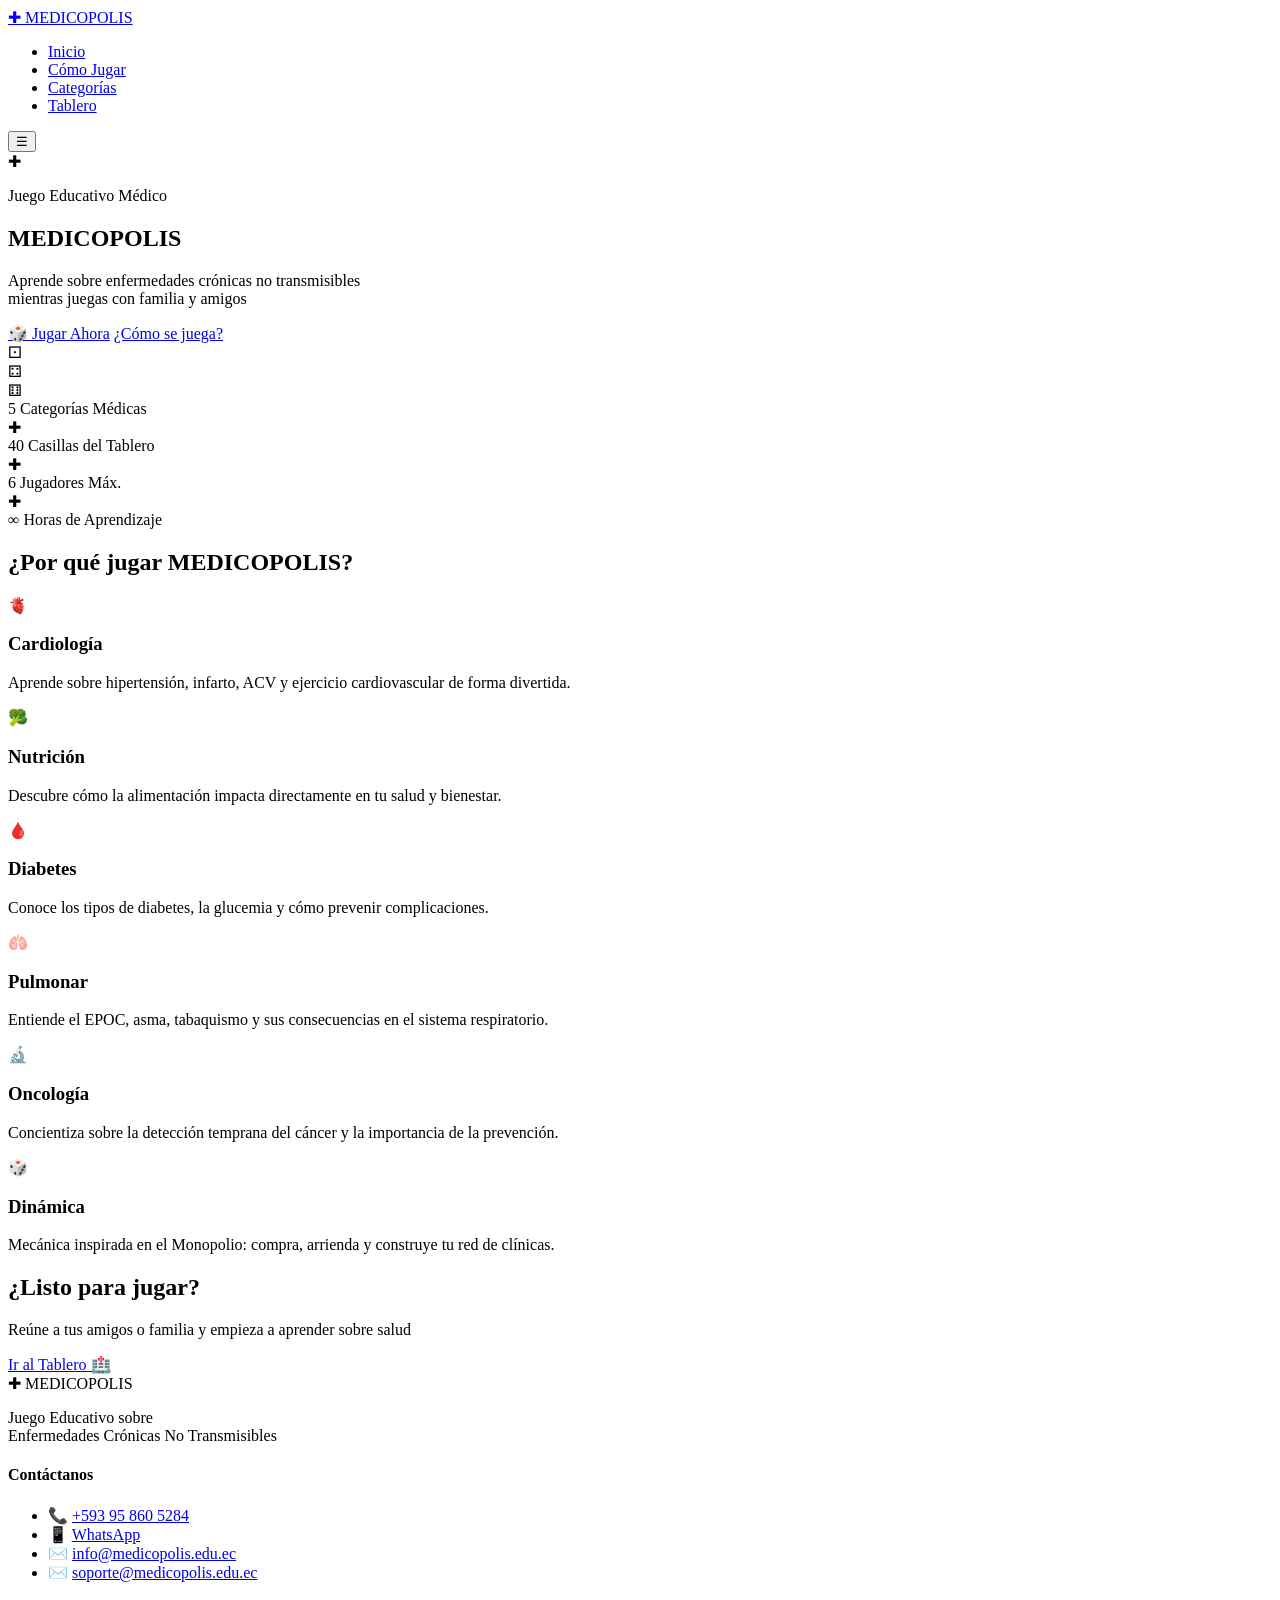
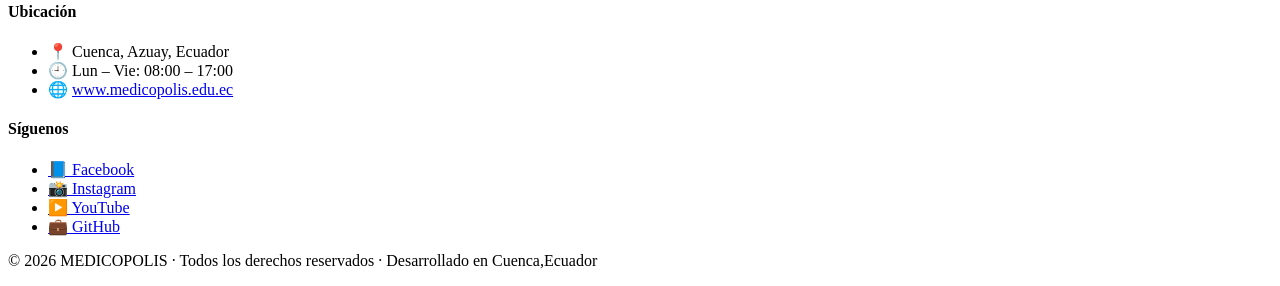
==== index.html @ 069bd940 "MEDICOPOLIS COMPLETO" ====
<!DOCTYPE html>
<html lang="es">
<head>
  <meta charset="UTF-8">
  <meta name="viewport" content="width=device-width, initial-scale=1.0">
  <title>MEDICOPOLIS — Inicio</title>
  <link rel="stylesheet" href="shared.css">
  <link rel="stylesheet" href="index.css">
</head>
<body>

<!-- NAVBAR -->
<nav class="navbar">
  <a href="index.html" class="nav-brand">
    <span class="nav-cross">✚</span>
    <span class="nav-title">MEDICOPOLIS</span>
  </a>
  <ul class="nav-links" id="navLinks">
    <li><a href="index.html" class="active">Inicio</a></li>
    <li><a href="comojugar.html">Cómo Jugar</a></li>
    <li><a href="categorias.html">Categorías</a></li>
    <li><a href="tablero.html">Tablero</a></li>
  </ul>
  <button class="nav-hamburger" onclick="document.getElementById('navLinks').classList.toggle('open')">☰</button>
</nav>

<!-- HERO -->
<section class="hero">
  <div class="hero-bg-cross">✚</div>
  <div class="hero-content">
    <p class="hero-eyebrow">Juego Educativo Médico</p>
    <h1 class="hero-title">MEDICO<span>POLIS</span></h1>
    <p class="hero-sub">Aprende sobre enfermedades crónicas no transmisibles<br>mientras juegas con familia y amigos</p>
    <div class="hero-btns">
      <a href="tablero.html" class="btn-primary">🎲 Jugar Ahora</a>
      <a href="comojugar.html" class="btn-secondary">¿Cómo se juega?</a>
    </div>
  </div>
  <div class="hero-dice-deco">
    <div class="dice-deco d1">⚀</div>
    <div class="dice-deco d2">⚃</div>
    <div class="dice-deco d3">⚅</div>
  </div>
</section>

<!-- STATS -->
<section class="stats-bar">
  <div class="stat-item">
    <span class="stat-num">5</span>
    <span class="stat-label">Categorías Médicas</span>
  </div>
  <div class="stat-sep">✚</div>
  <div class="stat-item">
    <span class="stat-num">40</span>
    <span class="stat-label">Casillas del Tablero</span>
  </div>
  <div class="stat-sep">✚</div>
  <div class="stat-item">
    <span class="stat-num">6</span>
    <span class="stat-label">Jugadores Máx.</span>
  </div>
  <div class="stat-sep">✚</div>
  <div class="stat-item">
    <span class="stat-num">∞</span>
    <span class="stat-label">Horas de Aprendizaje</span>
  </div>
</section>

<!-- FEATURES -->
<section class="features">
  <h2 class="section-title">¿Por qué jugar MEDICOPOLIS?</h2>
  <div class="features-grid">
    <div class="feat-card">
      <div class="feat-icon">🫀</div>
      <h3>Cardiología</h3>
      <p>Aprende sobre hipertensión, infarto, ACV y ejercicio cardiovascular de forma divertida.</p>
    </div>
    <div class="feat-card">
      <div class="feat-icon">🥦</div>
      <h3>Nutrición</h3>
      <p>Descubre cómo la alimentación impacta directamente en tu salud y bienestar.</p>
    </div>
    <div class="feat-card">
      <div class="feat-icon">🩸</div>
      <h3>Diabetes</h3>
      <p>Conoce los tipos de diabetes, la glucemia y cómo prevenir complicaciones.</p>
    </div>
    <div class="feat-card">
      <div class="feat-icon">🫁</div>
      <h3>Pulmonar</h3>
      <p>Entiende el EPOC, asma, tabaquismo y sus consecuencias en el sistema respiratorio.</p>
    </div>
    <div class="feat-card">
      <div class="feat-icon">🔬</div>
      <h3>Oncología</h3>
      <p>Concientiza sobre la detección temprana del cáncer y la importancia de la prevención.</p>
    </div>
    <div class="feat-card">
      <div class="feat-icon">🎲</div>
      <h3>Dinámica</h3>
      <p>Mecánica inspirada en el Monopolio: compra, arrienda y construye tu red de clínicas.</p>
    </div>
  </div>
</section>

<!-- CTA -->
<section class="cta-section">
  <h2>¿Listo para jugar?</h2>
  <p>Reúne a tus amigos o familia y empieza a aprender sobre salud</p>
  <a href="tablero.html" class="btn-primary">Ir al Tablero 🏥</a>
</section>

<!-- FOOTER -->
<footer class="footer">
  <div class="footer-grid">
    <div class="footer-brand">
      <span class="footer-cross">✚</span>
      <span class="footer-logo">MEDICOPOLIS</span>
      <p class="footer-tagline">Juego Educativo sobre<br>Enfermedades Crónicas No Transmisibles</p>
    </div>
    <div class="footer-section">
      <h4>Contáctanos</h4>
      <ul>
        <li>📞 <a href="tel:+593958605284">+593 95 860 5284</a></li>
        <li>📱 <a href="https://wa.me/593958605284">WhatsApp</a></li>
        <li>✉️ <a href="mailto:info@medicopolis.edu.ec">info@medicopolis.edu.ec</a></li>
        <li>✉️ <a href="mailto:soporte@medicopolis.edu.ec">soporte@medicopolis.edu.ec</a></li>
      </ul>
    </div>
    <div class="footer-section">
      <h4>Ubicación</h4>
      <ul>
        <li>📍 Cuenca, Azuay, Ecuador</li>
        <li>🕘 Lun – Vie: 08:00 – 17:00</li>
        <li>🌐 <a href="#">www.medicopolis.edu.ec</a></li>
      </ul>
    </div>
    <div class="footer-section">
      <h4>Síguenos</h4>
      <ul class="footer-social">
        <li><a href="https://www.facebook.com/andy.otg/">📘 Facebook</a></li>
        <li><a href="https://www.instagram.com/andy.otg/">📸 Instagram</a></li>
        <li><a href="https://www.youtube.com/@andyLaunchVision">▶️ YouTube</a></li>
        <li><a href="https://github.com/andyortega07/MEDICOPOLIS">💼 GitHub</a></li>
      </ul>
    </div>
  </div>
  <div class="footer-bottom">
    <p>© 2026 MEDICOPOLIS · Todos los derechos reservados · Desarrollado en Cuenca,Ecuador</p>
  </div>
</footer>

</body>
</html>
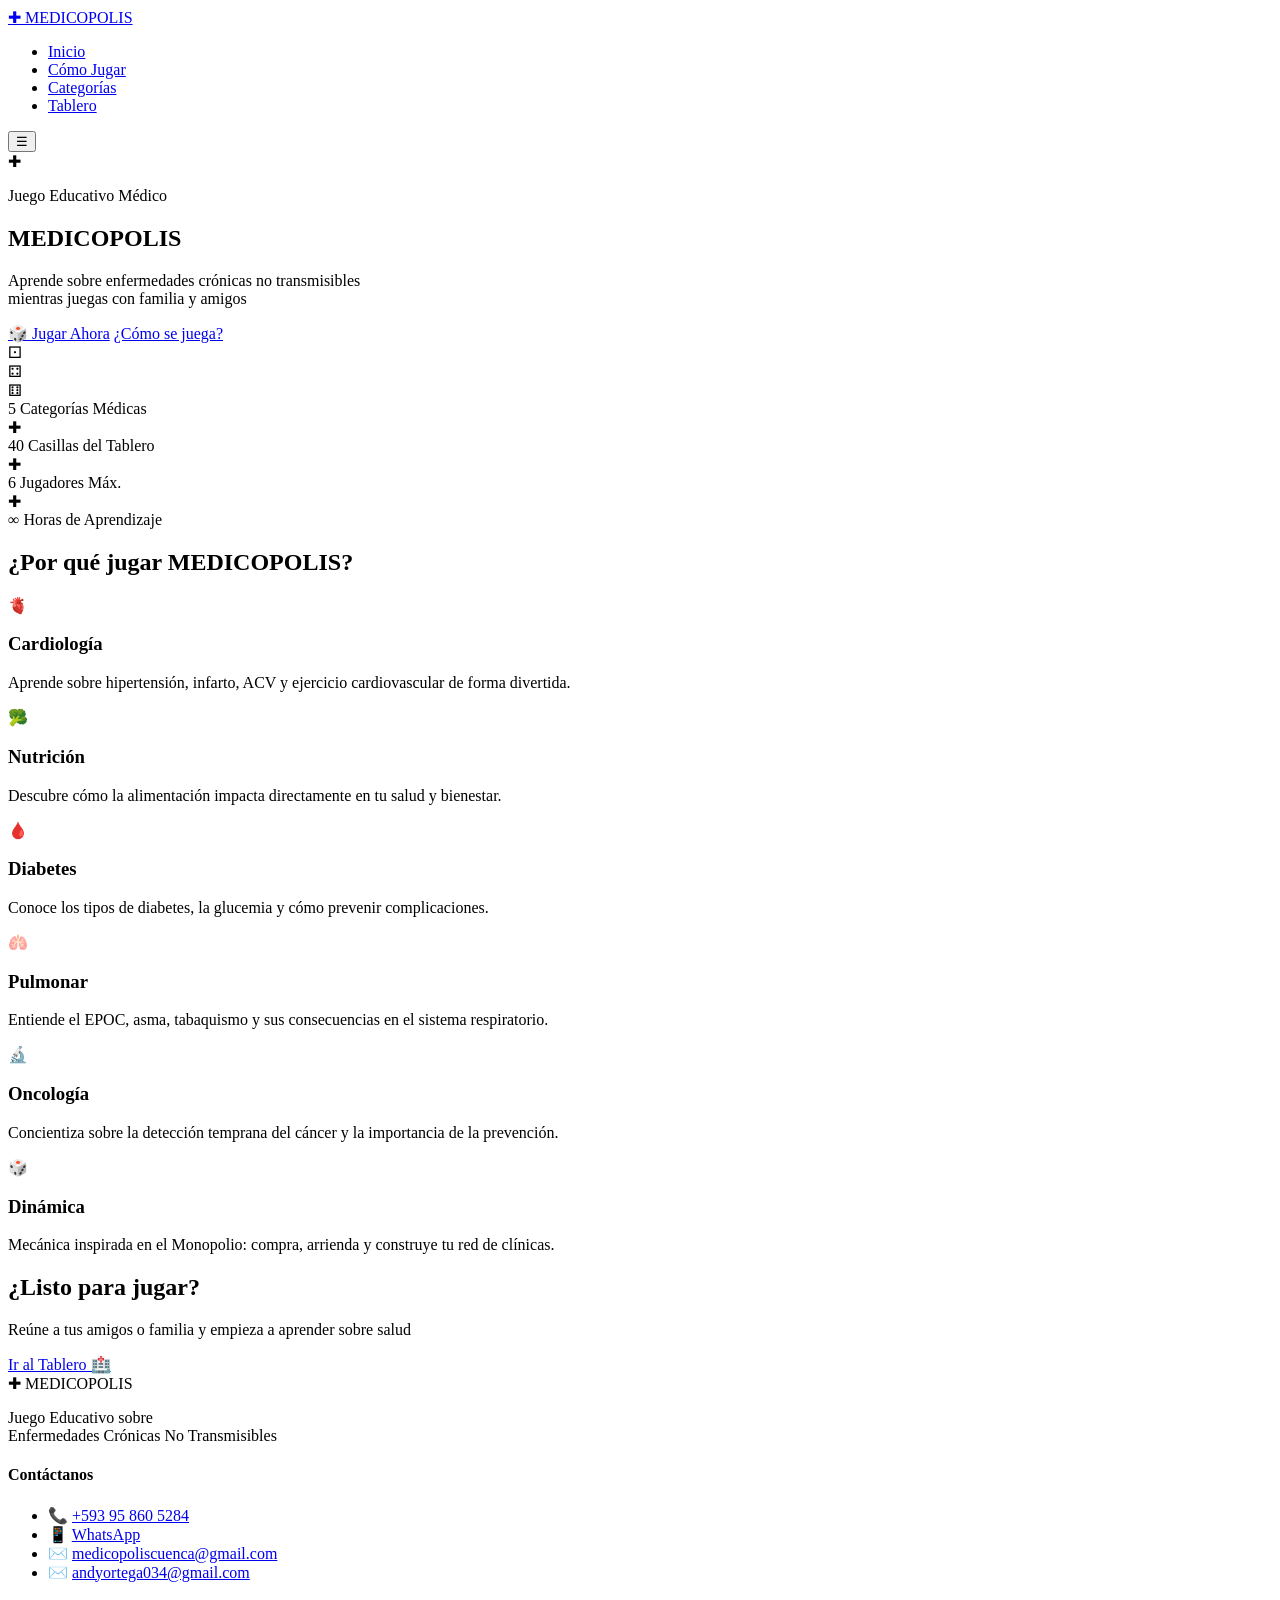
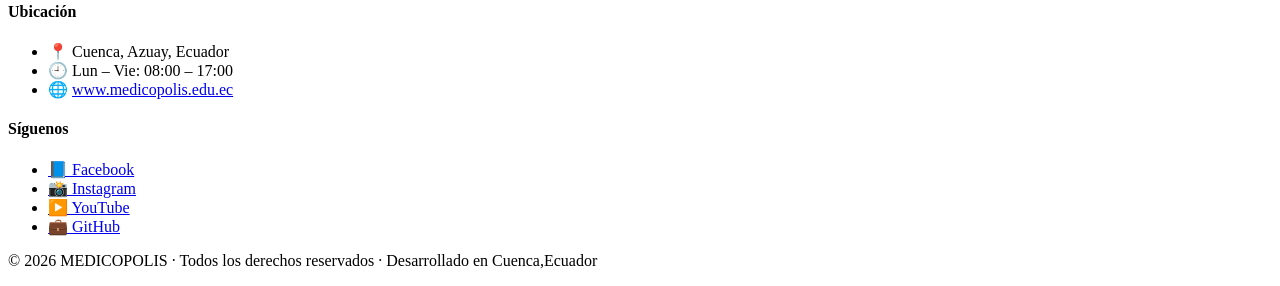
==== commit b29ee17b: "Contactos Corregidos" ====
--- a/index.html
+++ b/index.html
@@ -123,8 +123,8 @@
       <ul>
         <li>📞 <a href="tel:+593958605284">+593 95 860 5284</a></li>
         <li>📱 <a href="https://wa.me/593958605284">WhatsApp</a></li>
-        <li>✉️ <a href="mailto:info@medicopolis.edu.ec">info@medicopolis.edu.ec</a></li>
-        <li>✉️ <a href="mailto:soporte@medicopolis.edu.ec">soporte@medicopolis.edu.ec</a></li>
+        <li>✉️ <a href="mailto:medicopoliscuenca@gmail.com">medicopoliscuenca@gmail.com</a></li>
+        <li>✉️ <a href="mailto:andyortega034@gmail.com">andyortega034@gmail.com</a></li>
       </ul>
     </div>
     <div class="footer-section">
@@ -141,7 +141,7 @@
         <li><a href="https://www.facebook.com/andy.otg/">📘 Facebook</a></li>
         <li><a href="https://www.instagram.com/andy.otg/">📸 Instagram</a></li>
         <li><a href="https://www.youtube.com/@andyLaunchVision">▶️ YouTube</a></li>
-        <li><a href="https://github.com/andyortega07/MEDICOPOLIS">💼 GitHub</a></li>
+        <li><a href="https://github.com/andyortega07/PaginaWebMEDICOPOLIS">💼 GitHub</a></li>
       </ul>
     </div>
   </div>
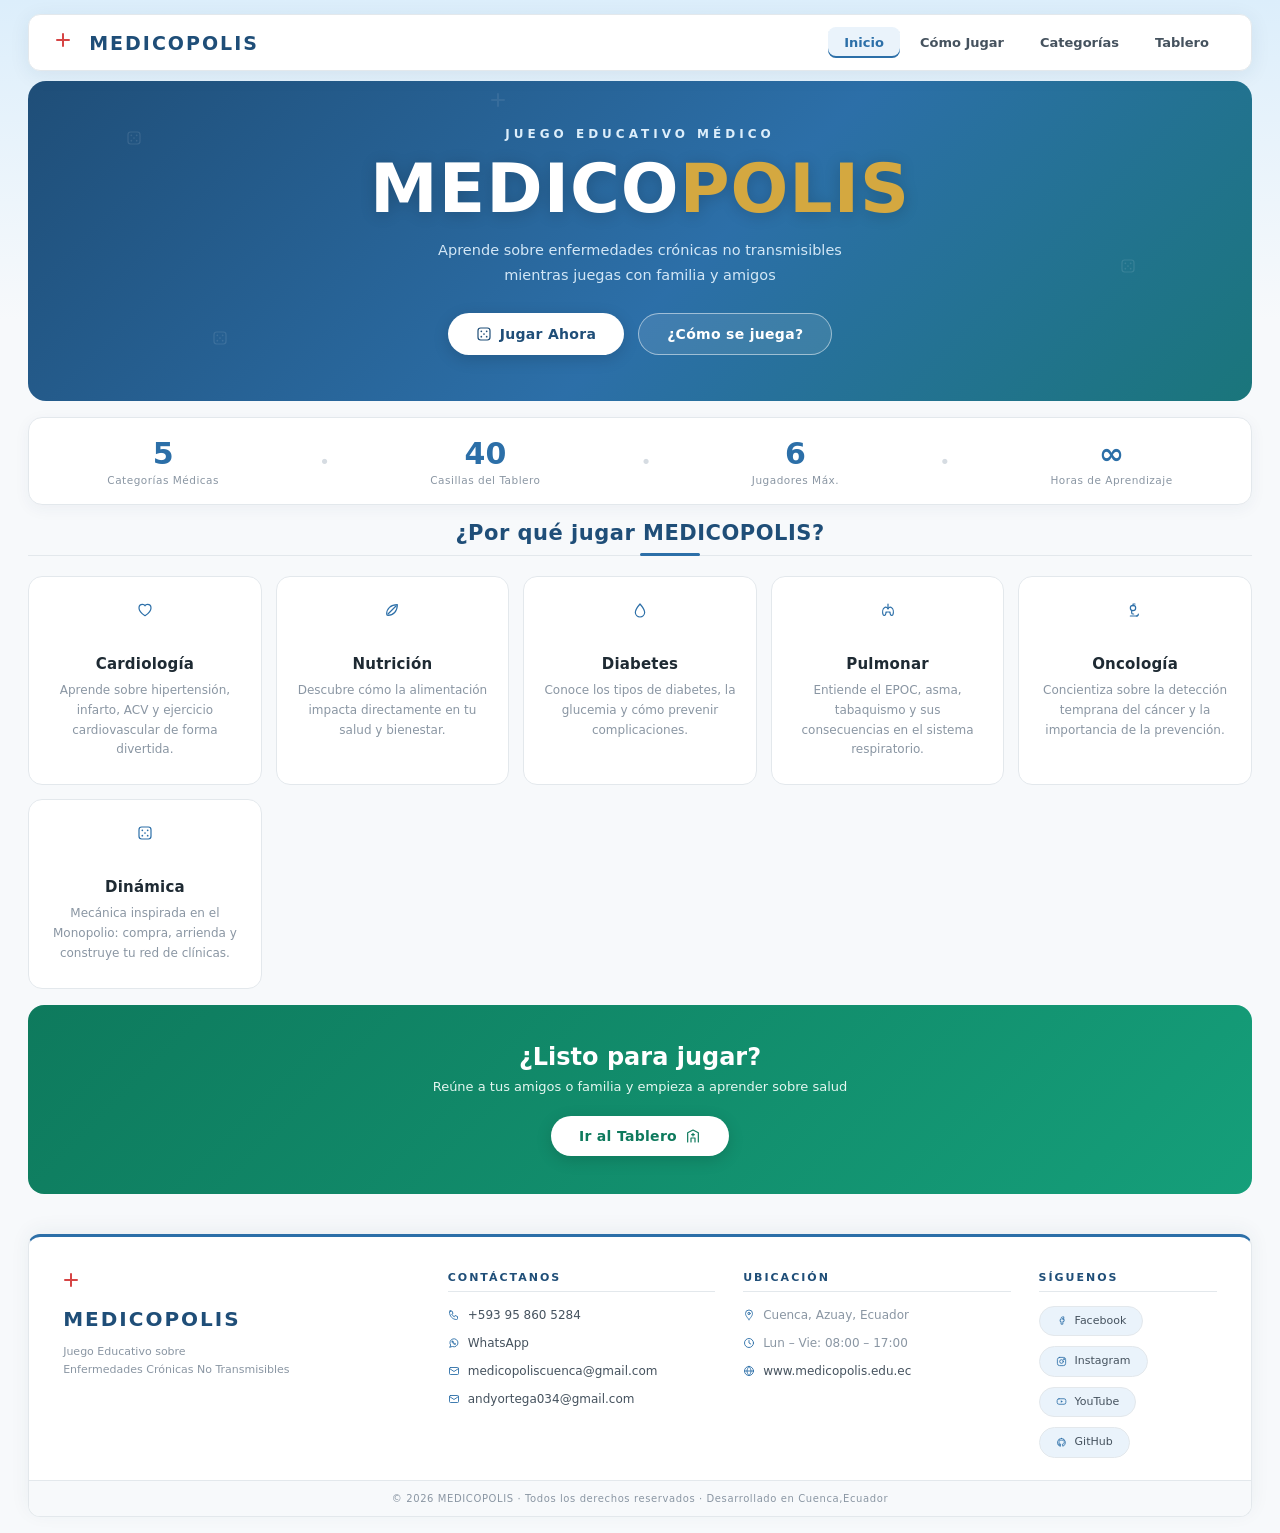
==== commit 8c504c14: "nuevos diseños" ====
--- a/index.html
+++ b/index.html
@@ -12,7 +12,7 @@
 <!-- NAVBAR -->
 <nav class="navbar">
   <a href="index.html" class="nav-brand">
-    <span class="nav-cross">✚</span>
+    <span class="nav-cross"><svg class="icon"><use href="assets/images/icons/icons.svg#ic-cross"/></svg></span>
     <span class="nav-title">MEDICOPOLIS</span>
   </a>
   <ul class="nav-links" id="navLinks">
@@ -21,25 +21,25 @@
     <li><a href="categorias.html">Categorías</a></li>
     <li><a href="tablero.html">Tablero</a></li>
   </ul>
-  <button class="nav-hamburger" onclick="document.getElementById('navLinks').classList.toggle('open')">☰</button>
+  <button class="nav-hamburger" onclick="document.getElementById('navLinks').classList.toggle('open')"><svg class="icon"><use href="assets/images/icons/icons.svg#ic-menu"/></svg></button>
 </nav>
 
 <!-- HERO -->
 <section class="hero">
-  <div class="hero-bg-cross">✚</div>
+  <div class="hero-bg-cross"><svg class="icon"><use href="assets/images/icons/icons.svg#ic-cross"/></svg></div>
   <div class="hero-content">
     <p class="hero-eyebrow">Juego Educativo Médico</p>
     <h1 class="hero-title">MEDICO<span>POLIS</span></h1>
     <p class="hero-sub">Aprende sobre enfermedades crónicas no transmisibles<br>mientras juegas con familia y amigos</p>
     <div class="hero-btns">
-      <a href="tablero.html" class="btn-primary">🎲 Jugar Ahora</a>
+      <a href="tablero.html" class="btn-primary"><svg class="icon"><use href="assets/images/icons/icons.svg#ic-dice"/></svg> Jugar Ahora</a>
       <a href="comojugar.html" class="btn-secondary">¿Cómo se juega?</a>
     </div>
   </div>
   <div class="hero-dice-deco">
-    <div class="dice-deco d1">⚀</div>
-    <div class="dice-deco d2">⚃</div>
-    <div class="dice-deco d3">⚅</div>
+    <div class="dice-deco d1"><svg class="icon"><use href="assets/images/icons/icons.svg#ic-dice"/></svg></div>
+    <div class="dice-deco d2"><svg class="icon"><use href="assets/images/icons/icons.svg#ic-dice"/></svg></div>
+    <div class="dice-deco d3"><svg class="icon"><use href="assets/images/icons/icons.svg#ic-dice"/></svg></div>
   </div>
 </section>
 
@@ -49,17 +49,17 @@
     <span class="stat-num">5</span>
     <span class="stat-label">Categorías Médicas</span>
   </div>
-  <div class="stat-sep">✚</div>
+  <div class="stat-sep">&bull;</div>
   <div class="stat-item">
     <span class="stat-num">40</span>
     <span class="stat-label">Casillas del Tablero</span>
   </div>
-  <div class="stat-sep">✚</div>
+  <div class="stat-sep">&bull;</div>
   <div class="stat-item">
     <span class="stat-num">6</span>
     <span class="stat-label">Jugadores Máx.</span>
   </div>
-  <div class="stat-sep">✚</div>
+  <div class="stat-sep">&bull;</div>
   <div class="stat-item">
     <span class="stat-num">∞</span>
     <span class="stat-label">Horas de Aprendizaje</span>
@@ -71,32 +71,32 @@
   <h2 class="section-title">¿Por qué jugar MEDICOPOLIS?</h2>
   <div class="features-grid">
     <div class="feat-card">
-      <div class="feat-icon">🫀</div>
+      <div class="feat-icon"><svg class="icon"><use href="assets/images/icons/icons.svg#ic-heart"/></svg></div>
       <h3>Cardiología</h3>
       <p>Aprende sobre hipertensión, infarto, ACV y ejercicio cardiovascular de forma divertida.</p>
     </div>
     <div class="feat-card">
-      <div class="feat-icon">🥦</div>
+      <div class="feat-icon"><svg class="icon"><use href="assets/images/icons/icons.svg#ic-leaf"/></svg></div>
       <h3>Nutrición</h3>
       <p>Descubre cómo la alimentación impacta directamente en tu salud y bienestar.</p>
     </div>
     <div class="feat-card">
-      <div class="feat-icon">🩸</div>
+      <div class="feat-icon"><svg class="icon"><use href="assets/images/icons/icons.svg#ic-drop"/></svg></div>
       <h3>Diabetes</h3>
       <p>Conoce los tipos de diabetes, la glucemia y cómo prevenir complicaciones.</p>
     </div>
     <div class="feat-card">
-      <div class="feat-icon">🫁</div>
+      <div class="feat-icon"><svg class="icon"><use href="assets/images/icons/icons.svg#ic-lungs"/></svg></div>
       <h3>Pulmonar</h3>
       <p>Entiende el EPOC, asma, tabaquismo y sus consecuencias en el sistema respiratorio.</p>
     </div>
     <div class="feat-card">
-      <div class="feat-icon">🔬</div>
+      <div class="feat-icon"><svg class="icon"><use href="assets/images/icons/icons.svg#ic-micro"/></svg></div>
       <h3>Oncología</h3>
       <p>Concientiza sobre la detección temprana del cáncer y la importancia de la prevención.</p>
     </div>
     <div class="feat-card">
-      <div class="feat-icon">🎲</div>
+      <div class="feat-icon"><svg class="icon"><use href="assets/images/icons/icons.svg#ic-dice"/></svg></div>
       <h3>Dinámica</h3>
       <p>Mecánica inspirada en el Monopolio: compra, arrienda y construye tu red de clínicas.</p>
     </div>
@@ -107,41 +107,41 @@
 <section class="cta-section">
   <h2>¿Listo para jugar?</h2>
   <p>Reúne a tus amigos o familia y empieza a aprender sobre salud</p>
-  <a href="tablero.html" class="btn-primary">Ir al Tablero 🏥</a>
+  <a href="tablero.html" class="btn-primary">Ir al Tablero <svg class="icon"><use href="assets/images/icons/icons.svg#ic-hospital"/></svg></a>
 </section>
 
 <!-- FOOTER -->
 <footer class="footer">
   <div class="footer-grid">
     <div class="footer-brand">
-      <span class="footer-cross">✚</span>
+      <span class="footer-cross"><svg class="icon"><use href="assets/images/icons/icons.svg#ic-cross"/></svg></span>
       <span class="footer-logo">MEDICOPOLIS</span>
       <p class="footer-tagline">Juego Educativo sobre<br>Enfermedades Crónicas No Transmisibles</p>
     </div>
     <div class="footer-section">
       <h4>Contáctanos</h4>
       <ul>
-        <li>📞 <a href="tel:+593958605284">+593 95 860 5284</a></li>
-        <li>📱 <a href="https://wa.me/593958605284">WhatsApp</a></li>
-        <li>✉️ <a href="mailto:medicopoliscuenca@gmail.com">medicopoliscuenca@gmail.com</a></li>
-        <li>✉️ <a href="mailto:andyortega034@gmail.com">andyortega034@gmail.com</a></li>
+        <li><svg class="icon"><use href="assets/images/icons/icons.svg#ic-phone"/></svg> <a href="tel:+593958605284">+593 95 860 5284</a></li>
+        <li><svg class="icon"><use href="assets/images/icons/icons.svg#ic-whatsapp"/></svg> <a href="https://wa.me/593958605284">WhatsApp</a></li>
+        <li><svg class="icon"><use href="assets/images/icons/icons.svg#ic-mail"/></svg> <a href="mailto:medicopoliscuenca@gmail.com">medicopoliscuenca@gmail.com</a></li>
+        <li><svg class="icon"><use href="assets/images/icons/icons.svg#ic-mail"/></svg> <a href="mailto:andyortega034@gmail.com">andyortega034@gmail.com</a></li>
       </ul>
     </div>
     <div class="footer-section">
       <h4>Ubicación</h4>
       <ul>
-        <li>📍 Cuenca, Azuay, Ecuador</li>
-        <li>🕘 Lun – Vie: 08:00 – 17:00</li>
-        <li>🌐 <a href="#">www.medicopolis.edu.ec</a></li>
+        <li><svg class="icon"><use href="assets/images/icons/icons.svg#ic-pin"/></svg> Cuenca, Azuay, Ecuador</li>
+        <li><svg class="icon"><use href="assets/images/icons/icons.svg#ic-clock"/></svg> Lun – Vie: 08:00 – 17:00</li>
+        <li><svg class="icon"><use href="assets/images/icons/icons.svg#ic-globe"/></svg> <a href="#">www.medicopolis.edu.ec</a></li>
       </ul>
     </div>
     <div class="footer-section">
       <h4>Síguenos</h4>
       <ul class="footer-social">
-        <li><a href="https://www.facebook.com/andy.otg/">📘 Facebook</a></li>
-        <li><a href="https://www.instagram.com/andy.otg/">📸 Instagram</a></li>
-        <li><a href="https://www.youtube.com/@andyLaunchVision">▶️ YouTube</a></li>
-        <li><a href="https://github.com/andyortega07/PaginaWebMEDICOPOLIS">💼 GitHub</a></li>
+        <li><a href="https://www.facebook.com/andy.otg/"><svg class="icon"><use href="assets/images/icons/icons.svg#ic-facebook"/></svg> Facebook</a></li>
+        <li><a href="https://www.instagram.com/andy.otg/"><svg class="icon"><use href="assets/images/icons/icons.svg#ic-instagram"/></svg> Instagram</a></li>
+        <li><a href="https://www.youtube.com/@andyLaunchVision"><svg class="icon"><use href="assets/images/icons/icons.svg#ic-youtube"/></svg> YouTube</a></li>
+        <li><a href="https://github.com/andyortega07/PaginaWebMEDICOPOLIS"><svg class="icon"><use href="assets/images/icons/icons.svg#ic-github"/></svg> GitHub</a></li>
       </ul>
     </div>
   </div>
@@ -151,4 +151,4 @@
 </footer>
 
 </body>
-</html>
+</html>
--- a/shared.css
+++ b/shared.css
@@ -0,0 +1,332 @@
+/* ==============================================
+   MEDICOPOLIS — shared.css
+   Identidad visual médica (blanco / azul médico /
+   verde hospitalario / celestes / grises claros).
+   El tablero conserva su propia identidad de
+   "juego de mesa" mediante overrides en tablero.css
+============================================== */
+
+/* ── VARIABLES: PALETA MÉDICA (identidad general del sitio) ── */
+:root {
+  --white:        #FFFFFF;
+  --med-blue:      #2C6FA8;
+  --med-blue-dark: #1F4E78;
+  --med-blue-light:#EAF3FB;
+  --sky:           #DCEEFB;
+  --med-green:     #159F7A;
+  --med-green-dark:#0E7A5D;
+  --med-green-light:#E4F6F0;
+  --red-accent:    #D64545;
+  --gray-50:  #F7F9FB;
+  --gray-100: #EEF1F4;
+  --gray-200: #E3E8EC;
+  --gray-300: #D6DCE2;
+  --gray-500: #8A96A3;
+  --gray-700: #45525E;
+  --gray-900: #1E2A33;
+
+  /* Ancho fluido del contenido: usa casi todo el ancho de pantalla,
+     con un techo generoso solo para monitores ultra anchos */
+  --page-max: 1800px;
+  --page-pad: clamp(14px, 2.2vw, 32px);
+
+  /* Tokens de texto/superficie por defecto (sitio médico) */
+  --text-main: var(--gray-900);
+  --text-soft: var(--gray-700);
+  --text-muted: var(--gray-500);
+  --surface: var(--white);
+  --surface-alt: var(--gray-50);
+  --border-soft: var(--gray-200);
+
+  /* ── Paleta "juego de mesa" (solo se usa en tablero.css) ── */
+  --wood-dark:   #2C1506;
+  --wood-mid:    #5C2E0E;
+  --wood-light:  #8A5530;
+  --gold:        #D4A840;
+  --gold-light:  #F0C860;
+  --teal:        #02C39A;
+  --teal-dark:   #028090;
+  --red:         #C0392B;
+  --text-warm:   #C8A878;
+  --text-dim:    #8A6030;
+  --bg-dark:     #1E0C02;
+}
+
+/* ── RESET ── */
+*, *::before, *::after { margin:0; padding:0; box-sizing:border-box; }
+
+html { scroll-behavior: smooth; }
+
+body {
+  background: linear-gradient(180deg, var(--sky) 0%, var(--gray-50) 320px, var(--gray-50) 100%);
+  color: var(--text-main);
+  font-family: 'Segoe UI', system-ui, -apple-system, Arial, sans-serif;
+  min-height: 100vh;
+  display: flex;
+  flex-direction: column;
+  align-items: center;
+  padding: 0 var(--page-pad);
+}
+
+.icon {
+  width: 1em;
+  height: 1em;
+  display: inline-block;
+  vertical-align: -0.14em;
+  fill: none;
+}
+
+/* ── KEYFRAMES GLOBALES ── */
+@keyframes fadeInDown {
+  from { opacity:0; transform: translateY(-30px); }
+  to   { opacity:1; transform: translateY(0); }
+}
+@keyframes fadeInUp {
+  from { opacity:0; transform: translateY(30px); }
+  to   { opacity:1; transform: translateY(0); }
+}
+@keyframes fadeIn {
+  from { opacity:0; }
+  to   { opacity:1; }
+}
+@keyframes slideInLeft {
+  from { opacity:0; transform: translateX(-40px); }
+  to   { opacity:1; transform: translateX(0); }
+}
+@keyframes slideInRight {
+  from { opacity:0; transform: translateX(40px); }
+  to   { opacity:1; transform: translateX(0); }
+}
+@keyframes pulse {
+  0%,100% { transform: scale(1); }
+  50%      { transform: scale(1.06); }
+}
+@keyframes glow {
+  0%,100% { text-shadow: 0 0 0 rgba(44,111,168,0); }
+  50%      { text-shadow: 0 0 16px rgba(44,111,168,0.35); }
+}
+@keyframes spinDie {
+  0%   { transform: rotate(0deg)   scale(1); }
+  30%  { transform: rotate(180deg) scale(1.3); }
+  60%  { transform: rotate(300deg) scale(0.9); }
+  100% { transform: rotate(360deg) scale(1); }
+}
+@keyframes floatUp {
+  0%,100% { transform: translateY(0); }
+  50%      { transform: translateY(-8px); }
+}
+@keyframes heartbeat {
+  0%,100% { transform: scale(1); }
+  14%     { transform: scale(1.2); }
+  28%     { transform: scale(1); }
+  42%     { transform: scale(1.15); }
+}
+@keyframes shimmer {
+  0%   { background-position: -200% center; }
+  100% { background-position:  200% center; }
+}
+@keyframes scaleIn {
+  from { opacity:0; transform: scale(0.92); }
+  to   { opacity:1; transform: scale(1); }
+}
+@keyframes revealUnderline {
+  from { transform: scaleX(0); }
+  to   { transform: scaleX(1); }
+}
+
+/* ── NAVBAR (identidad médica: blanco + azul) ── */
+.navbar {
+  width: 100%;
+  max-width: var(--page-max);
+  display: flex;
+  align-items: center;
+  justify-content: space-between;
+  padding: 12px 26px;
+  margin: 14px 0 10px;
+  background: var(--white);
+  border: 1px solid var(--border-soft);
+  border-radius: 12px;
+  box-shadow: 0 4px 20px rgba(30,60,90,0.08);
+  animation: fadeInDown 0.6s ease both;
+  position: sticky;
+  top: 10px;
+  z-index: 100;
+}
+
+.nav-brand {
+  display: flex;
+  align-items: center;
+  gap: 10px;
+  text-decoration: none;
+  transition: transform 0.2s;
+}
+.nav-brand:hover { transform: scale(1.04); }
+
+.nav-cross {
+  color: var(--red-accent);
+  width: 24px; height: 24px;
+  animation: heartbeat 2.4s ease infinite;
+}
+.nav-title {
+  color: var(--med-blue-dark);
+  font-size: 19px;
+  font-weight: 800;
+  letter-spacing: 2px;
+}
+
+.nav-links {
+  list-style: none;
+  display: flex;
+  align-items: center;
+  gap: 4px;
+}
+.nav-links li a {
+  position: relative;
+  color: var(--text-soft);
+  text-decoration: none;
+  font-size: 13px;
+  font-weight: 600;
+  padding: 8px 16px;
+  border-radius: 8px;
+  transition: background 0.25s, color 0.25s, transform 0.2s;
+  display: block;
+}
+.nav-links li a::after {
+  content: '';
+  position: absolute;
+  left: 16px; right: 16px; bottom: 4px;
+  height: 2px;
+  background: var(--med-blue);
+  border-radius: 2px;
+  transform: scaleX(0);
+  transform-origin: left;
+  transition: transform 0.25s ease;
+}
+.nav-links li a:hover::after { transform: scaleX(1); }
+.nav-links li a.active::after { display: none; }
+.nav-links li a:active { transform: translateY(0) scale(0.97); }
+.nav-links li a:hover {
+  background: var(--med-blue-light);
+  color: var(--med-blue-dark);
+  transform: translateY(-2px);
+}
+.nav-links li a.active {
+  background: var(--med-blue-light);
+  color: var(--med-blue);
+  box-shadow: inset 0 -2px 0 var(--med-blue);
+}
+
+.nav-hamburger {
+  display: none;
+  background: none;
+  border: 1px solid var(--border-soft);
+  color: var(--med-blue-dark);
+  width: 34px; height: 34px;
+  padding: 0;
+  border-radius: 7px;
+  cursor: pointer;
+  transition: background 0.2s;
+  align-items: center;
+  justify-content: center;
+}
+.nav-hamburger .icon { width: 18px; height: 18px; }
+.nav-hamburger:hover { background: var(--med-blue-light); }
+
+/* ── FOOTER (identidad médica) ── */
+.footer {
+  width: 100%;
+  max-width: var(--page-max);
+  margin: 24px 0 16px;
+  background: var(--white);
+  border: 1px solid var(--border-soft);
+  border-top: 3px solid var(--med-blue);
+  border-radius: 12px;
+  overflow: hidden;
+  box-shadow: 0 -4px 20px rgba(30,60,90,0.06);
+  animation: fadeInUp 0.7s ease 0.3s both;
+}
+
+.footer-grid {
+  display: grid;
+  grid-template-columns: 2fr 1.5fr 1.5fr 1fr;
+  gap: 28px;
+  padding: 34px 34px 22px;
+}
+
+.footer-brand { display:flex; flex-direction:column; gap:8px; }
+
+.footer-cross {
+  color: var(--red-accent);
+  width: 28px; height: 28px;
+  animation: heartbeat 2.6s ease infinite;
+}
+.footer-logo {
+  color: var(--med-blue-dark);
+  font-size: 20px;
+  font-weight: 800;
+  letter-spacing: 2px;
+}
+.footer-tagline {
+  color: var(--text-muted);
+  font-size: 11px;
+  line-height: 1.7;
+  margin-top: 4px;
+}
+
+.footer-section h4 {
+  color: var(--med-blue-dark);
+  font-size: 11px;
+  letter-spacing: 2px;
+  text-transform: uppercase;
+  margin-bottom: 14px;
+  padding-bottom: 7px;
+  border-bottom: 1px solid var(--border-soft);
+}
+.footer-section ul { list-style:none; display:flex; flex-direction:column; gap:10px; }
+.footer-section ul li { color: var(--text-muted); font-size: 12px; line-height:1.5; display:flex; align-items:center; gap:8px; }
+.footer-section ul li .icon { color: var(--med-blue); flex-shrink:0; }
+.footer-section ul li a {
+  color: var(--text-soft);
+  text-decoration: none;
+  transition: color 0.2s, padding-left 0.2s;
+  display: inline-flex;
+  align-items: center;
+  gap: 8px;
+}
+.footer-section ul li a:hover { color: var(--med-blue); padding-left: 4px; }
+.footer-section ul li a .icon { color: var(--med-blue); }
+
+.footer-social li a {
+  display: inline-flex;
+  background: var(--med-blue-light);
+  border: 1px solid var(--border-soft);
+  padding: 6px 16px;
+  border-radius: 22px;
+  font-size: 11px !important;
+  transition: background 0.2s, border-color 0.2s, transform 0.2s !important;
+}
+.footer-social li a:hover {
+  background: var(--sky) !important;
+  border-color: var(--med-blue) !important;
+  transform: translateX(4px) !important;
+}
+
+.footer-bottom {
+  background: var(--gray-50);
+  border-top: 1px solid var(--border-soft);
+  padding: 12px 34px;
+  text-align: center;
+}
+.footer-bottom p { color: var(--text-muted); font-size: 10px; letter-spacing: 0.6px; }
+
+/* ── RESPONSIVE ── */
+@media (max-width: 700px) {
+  .nav-links { display:none; flex-direction:column; width:100%; padding:10px 0; gap:2px; }
+  .nav-links.open { display:flex; }
+  .navbar { flex-wrap:wrap; gap:10px; }
+  .nav-hamburger { display:flex; }
+  .footer-grid { grid-template-columns:1fr 1fr; gap:20px; padding:22px 18px 14px; }
+}
+@media (max-width: 420px) {
+  .footer-grid { grid-template-columns:1fr; }
+}
--- a/index.css
+++ b/index.css
@@ -0,0 +1,288 @@
+/* ==============================================
+   index.css — Página de Inicio (identidad médica)
+============================================== */
+
+/* ── HERO ── */
+.hero {
+  width: 100%;
+  max-width: var(--page-max);
+  min-height: 320px;
+  display: flex;
+  align-items: center;
+  justify-content: center;
+  position: relative;
+  overflow: hidden;
+  background: linear-gradient(135deg, var(--med-blue-dark) 0%, var(--med-blue) 55%, var(--med-green-dark) 130%);
+  border-radius: 18px;
+  padding: 44px 40px;
+  margin-bottom: 16px;
+  animation: fadeIn 0.8s ease both;
+}
+
+.hero-bg-cross {
+  position: absolute;
+  width: 300px; height: 300px;
+  color: #fff;
+  opacity: 0.07;
+  top: 50%;
+  left: 50%;
+  transform: translate(-50%, -50%);
+  pointer-events: none;
+  animation: pulse 6s ease infinite;
+}
+
+.hero-content {
+  text-align: center;
+  z-index: 1;
+  animation: fadeInDown 0.9s ease 0.2s both;
+}
+
+.hero-eyebrow {
+  color: var(--sky);
+  font-size: 12px;
+  letter-spacing: 4px;
+  text-transform: uppercase;
+  margin-bottom: 12px;
+  font-weight: 700;
+}
+
+.hero-title {
+  font-size: clamp(42px, 7vw, 68px);
+  font-weight: 800;
+  color: #fff;
+  letter-spacing: 1px;
+  line-height: 1.05;
+  margin-bottom: 14px;
+  text-shadow: 0 2px 16px rgba(0,0,0,0.18);
+}
+.hero-title span {
+  color: var(--gold, #F0C860);
+  animation: glow 3s ease infinite;
+}
+
+.hero-sub {
+  color: var(--sky);
+  font-size: 14.5px;
+  line-height: 1.7;
+  margin-bottom: 26px;
+  opacity: 0.95;
+}
+
+.hero-btns {
+  display: flex;
+  gap: 14px;
+  justify-content: center;
+  flex-wrap: wrap;
+}
+
+.btn-primary {
+  background: var(--white);
+  color: var(--med-blue-dark);
+  text-decoration: none;
+  display: inline-flex;
+  align-items: center;
+  gap: 8px;
+  padding: 12px 28px;
+  border-radius: 30px;
+  font-family: inherit;
+  font-size: 14px;
+  font-weight: 700;
+  letter-spacing: 0.3px;
+  box-shadow: 0 4px 16px rgba(0,0,0,0.15);
+  transition: transform 0.25s, box-shadow 0.25s;
+}
+.btn-primary:hover {
+  transform: translateY(-3px);
+  box-shadow: 0 10px 26px rgba(0,0,0,0.22);
+}
+.btn-primary:active { transform: translateY(-1px) scale(0.97); }
+.btn-primary .icon { width: 16px; height: 16px; }
+
+.btn-secondary {
+  background: rgba(255,255,255,0.1);
+  color: #fff;
+  text-decoration: none;
+  padding: 12px 28px;
+  border-radius: 30px;
+  font-family: inherit;
+  font-size: 14px;
+  font-weight: 600;
+  border: 1px solid rgba(255,255,255,0.5);
+  letter-spacing: 0.3px;
+  transition: background 0.25s, transform 0.2s;
+}
+.btn-secondary:hover {
+  background: rgba(255,255,255,0.2);
+  transform: translateY(-3px);
+}
+.btn-secondary:active { transform: translateY(-1px) scale(0.97); }
+
+/* Dados decorativos hero */
+.hero-dice-deco {
+  position: absolute;
+  top: 0; left: 0; width: 100%; height: 100%;
+  pointer-events: none;
+  z-index: 0;
+}
+.dice-deco {
+  position: absolute;
+  width: 46px; height: 46px;
+  color: #fff;
+  opacity: 0.1;
+  animation: floatUp 4s ease infinite;
+}
+.d1 { top: 15%; left: 8%;  animation-delay: 0s; }
+.d2 { top: 55%; right: 7%; animation-delay: 1.2s; }
+.d3 { bottom: 12%; left: 15%; animation-delay: 2s; width: 34px; height: 34px; }
+
+/* ── STATS ── */
+.stats-bar {
+  width: 100%;
+  max-width: var(--page-max);
+  display: flex;
+  align-items: center;
+  justify-content: space-around;
+  background: var(--white);
+  border: 1px solid var(--border-soft);
+  border-radius: 14px;
+  padding: 18px 28px;
+  margin-bottom: 16px;
+  box-shadow: 0 4px 16px rgba(30,60,90,0.05);
+  animation: fadeInUp 0.7s ease 0.3s both;
+}
+
+.stat-item {
+  display: flex;
+  flex-direction: column;
+  align-items: center;
+  gap: 3px;
+}
+.stat-num {
+  color: var(--med-blue);
+  font-size: 30px;
+  font-weight: 800;
+}
+.stat-label {
+  color: var(--text-muted);
+  font-size: 10.5px;
+  letter-spacing: 0.5px;
+  text-align: center;
+}
+.stat-sep {
+  color: var(--gray-300);
+  font-size: 18px;
+}
+
+/* ── FEATURES ── */
+.features {
+  width: 100%;
+  max-width: var(--page-max);
+  margin-bottom: 16px;
+  animation: fadeInUp 0.8s ease 0.4s both;
+}
+
+.section-title {
+  color: var(--med-blue-dark);
+  font-size: 21px;
+  font-weight: 800;
+  text-align: center;
+  letter-spacing: 0.5px;
+  margin-bottom: 20px;
+  padding-bottom: 10px;
+  border-bottom: 1px solid var(--border-soft);
+  position: relative;
+}
+.section-title::after {
+  content: '';
+  position: absolute;
+  bottom: -1px; left: 50%;
+  transform: translateX(-50%) scaleX(1);
+  width: 60px; height: 3px;
+  background: var(--med-blue);
+  border-radius: 3px;
+  animation: revealUnderline 0.6s ease 0.3s both;
+}
+
+.features-grid {
+  display: grid;
+  grid-template-columns: repeat(auto-fit, minmax(230px, 1fr));
+  gap: 14px;
+}
+
+.feat-card {
+  background: var(--white);
+  border: 1px solid var(--border-soft);
+  border-radius: 14px;
+  padding: 24px 20px;
+  text-align: center;
+  cursor: default;
+  transition: transform 0.3s, box-shadow 0.3s, border-color 0.3s;
+  animation: fadeInUp 0.6s ease both;
+}
+.feat-card:nth-child(1) { animation-delay: 0.1s; }
+.feat-card:nth-child(2) { animation-delay: 0.2s; }
+.feat-card:nth-child(3) { animation-delay: 0.3s; }
+.feat-card:nth-child(4) { animation-delay: 0.4s; }
+.feat-card:nth-child(5) { animation-delay: 0.5s; }
+.feat-card:nth-child(6) { animation-delay: 0.6s; }
+
+.feat-card:hover {
+  transform: translateY(-6px) scale(1.02);
+  box-shadow: 0 14px 32px rgba(30,60,90,0.12);
+  border-color: var(--med-blue);
+}
+.feat-icon {
+  width: 42px; height: 42px;
+  color: var(--med-blue);
+  margin: 0 auto 12px;
+  display: block;
+  transition: transform 0.3s;
+}
+.feat-card:hover .feat-icon { transform: scale(1.15) rotate(-4deg); color: var(--med-green); }
+.feat-card h3 {
+  color: var(--text-main);
+  font-size: 15px;
+  font-weight: 700;
+  margin-bottom: 8px;
+  letter-spacing: 0.2px;
+}
+.feat-card p {
+  color: var(--text-muted);
+  font-size: 12px;
+  line-height: 1.65;
+}
+
+/* ── CTA ── */
+.cta-section {
+  width: 100%;
+  max-width: var(--page-max);
+  text-align: center;
+  background: linear-gradient(135deg, var(--med-green-dark), var(--med-green));
+  border-radius: 16px;
+  padding: 38px 32px;
+  margin-bottom: 16px;
+  animation: fadeInUp 0.8s ease 0.5s both;
+}
+.cta-section h2 {
+  color: #fff;
+  font-size: 24px;
+  font-weight: 800;
+  margin-bottom: 8px;
+}
+.cta-section p {
+  color: var(--med-green-light);
+  font-size: 13px;
+  margin-bottom: 22px;
+}
+.cta-section .btn-primary { color: var(--med-green-dark); }
+
+/* ── RESPONSIVE ── */
+@media (max-width: 700px) {
+  .features-grid { grid-template-columns: 1fr 1fr; }
+  .stats-bar { flex-wrap: wrap; gap: 14px; }
+  .stat-sep { display: none; }
+  .hero { padding: 34px 20px; }
+}
+@media (max-width: 460px) {
+  .features-grid { grid-template-columns: 1fr; }
+}
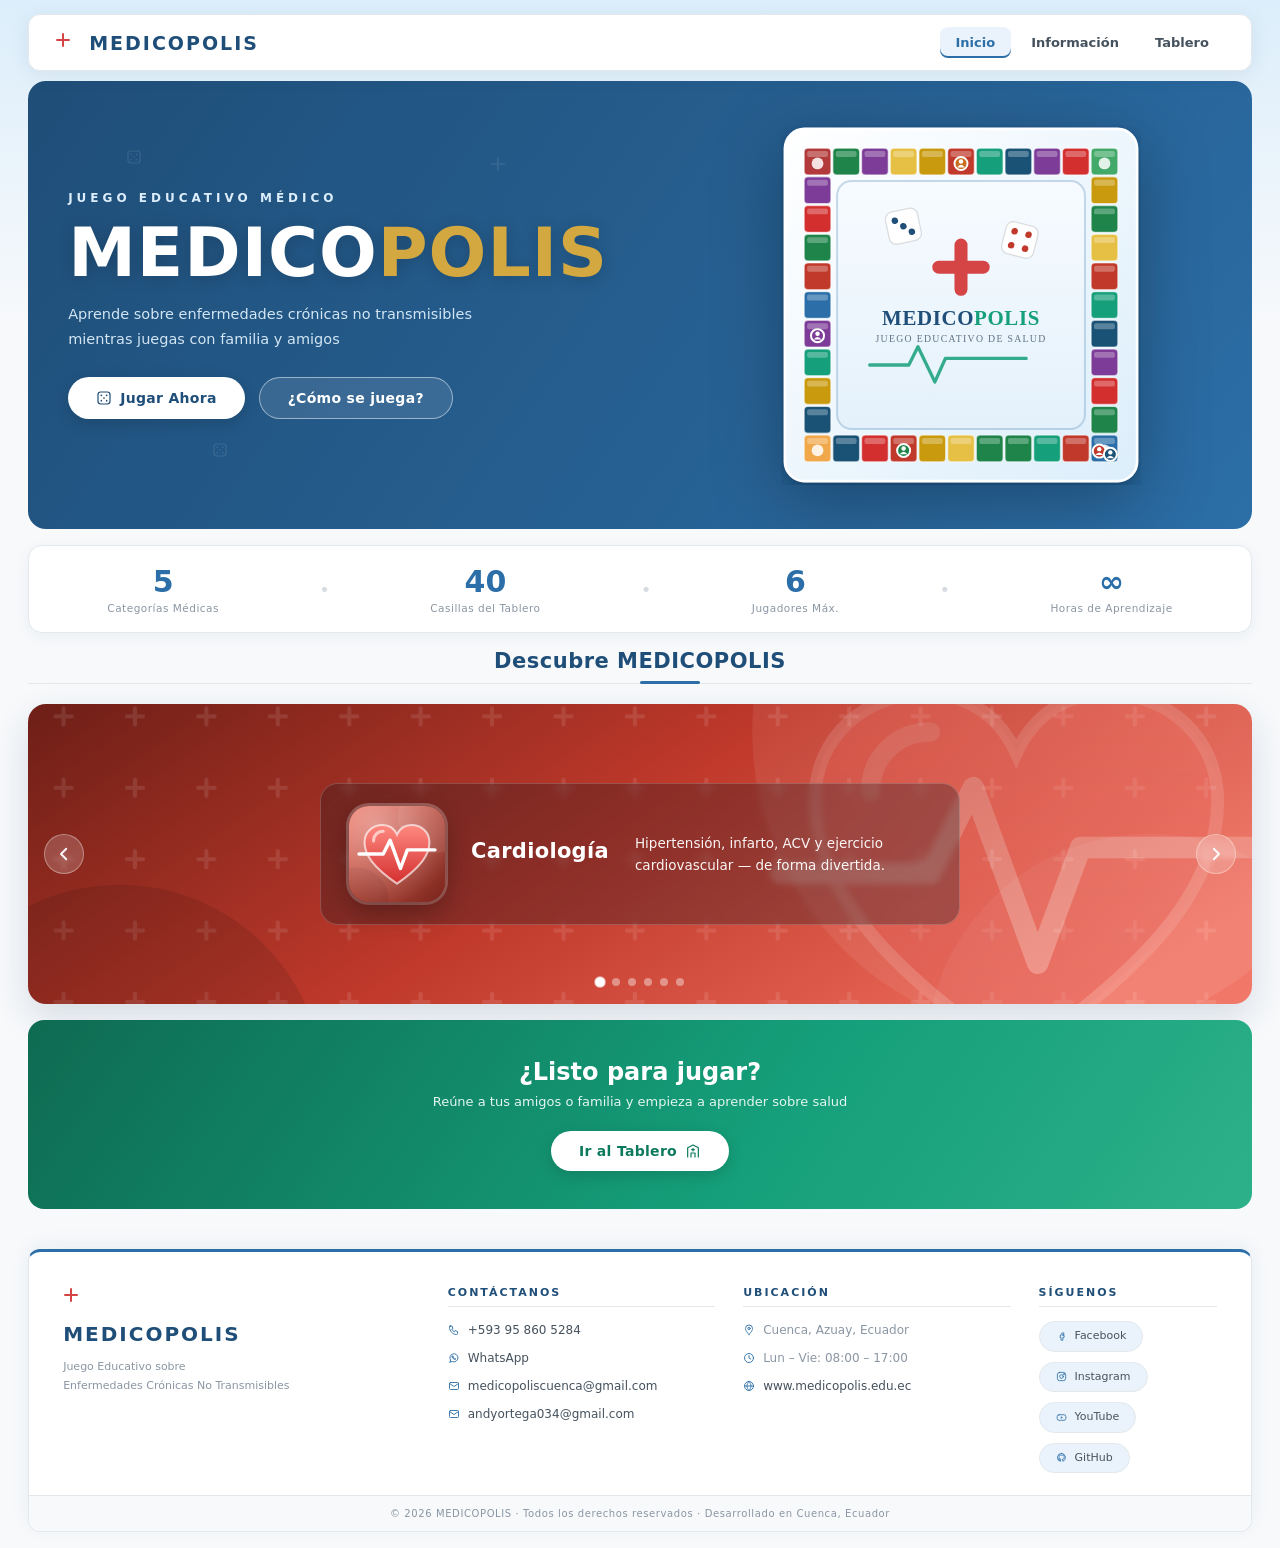
==== commit 2f915b83: "cambios en tablero, pagina de informacion unica, cambio de estilos y colores" ====
--- a/index.html
+++ b/index.html
@@ -17,8 +17,7 @@
   </a>
   <ul class="nav-links" id="navLinks">
     <li><a href="index.html" class="active">Inicio</a></li>
-    <li><a href="comojugar.html">Cómo Jugar</a></li>
-    <li><a href="categorias.html">Categorías</a></li>
+    <li><a href="informacion.html">Información</a></li>
     <li><a href="tablero.html">Tablero</a></li>
   </ul>
   <button class="nav-hamburger" onclick="document.getElementById('navLinks').classList.toggle('open')"><svg class="icon"><use href="assets/images/icons/icons.svg#ic-menu"/></svg></button>
@@ -27,13 +26,18 @@
 <!-- HERO -->
 <section class="hero">
   <div class="hero-bg-cross"><svg class="icon"><use href="assets/images/icons/icons.svg#ic-cross"/></svg></div>
-  <div class="hero-content">
-    <p class="hero-eyebrow">Juego Educativo Médico</p>
-    <h1 class="hero-title">MEDICO<span>POLIS</span></h1>
-    <p class="hero-sub">Aprende sobre enfermedades crónicas no transmisibles<br>mientras juegas con familia y amigos</p>
-    <div class="hero-btns">
-      <a href="tablero.html" class="btn-primary"><svg class="icon"><use href="assets/images/icons/icons.svg#ic-dice"/></svg> Jugar Ahora</a>
-      <a href="comojugar.html" class="btn-secondary">¿Cómo se juega?</a>
+  <div class="hero-grid">
+    <div class="hero-content">
+      <p class="hero-eyebrow">Juego Educativo Médico</p>
+      <h1 class="hero-title">MEDICO<span>POLIS</span></h1>
+      <p class="hero-sub">Aprende sobre enfermedades crónicas no transmisibles<br>mientras juegas con familia y amigos</p>
+      <div class="hero-btns">
+        <a href="tablero.html" class="btn-primary"><svg class="icon"><use href="assets/images/icons/icons.svg#ic-dice"/></svg> Jugar Ahora</a>
+        <a href="informacion.html" class="btn-secondary">¿Cómo se juega?</a>
+      </div>
+    </div>
+    <div class="hero-visual">
+      <img src="assets/images/hero/tablero-hero.svg" alt="Ilustración del tablero de MEDICOPOLIS" class="hero-board-img">
     </div>
   </div>
   <div class="hero-dice-deco">
@@ -66,39 +70,76 @@
   </div>
 </section>
 
-<!-- FEATURES -->
-<section class="features">
-  <h2 class="section-title">¿Por qué jugar MEDICOPOLIS?</h2>
-  <div class="features-grid">
-    <div class="feat-card">
-      <div class="feat-icon"><svg class="icon"><use href="assets/images/icons/icons.svg#ic-heart"/></svg></div>
-      <h3>Cardiología</h3>
-      <p>Aprende sobre hipertensión, infarto, ACV y ejercicio cardiovascular de forma divertida.</p>
-    </div>
-    <div class="feat-card">
-      <div class="feat-icon"><svg class="icon"><use href="assets/images/icons/icons.svg#ic-leaf"/></svg></div>
-      <h3>Nutrición</h3>
-      <p>Descubre cómo la alimentación impacta directamente en tu salud y bienestar.</p>
-    </div>
-    <div class="feat-card">
-      <div class="feat-icon"><svg class="icon"><use href="assets/images/icons/icons.svg#ic-drop"/></svg></div>
-      <h3>Diabetes</h3>
-      <p>Conoce los tipos de diabetes, la glucemia y cómo prevenir complicaciones.</p>
-    </div>
-    <div class="feat-card">
-      <div class="feat-icon"><svg class="icon"><use href="assets/images/icons/icons.svg#ic-lungs"/></svg></div>
-      <h3>Pulmonar</h3>
-      <p>Entiende el EPOC, asma, tabaquismo y sus consecuencias en el sistema respiratorio.</p>
-    </div>
-    <div class="feat-card">
-      <div class="feat-icon"><svg class="icon"><use href="assets/images/icons/icons.svg#ic-micro"/></svg></div>
-      <h3>Oncología</h3>
-      <p>Concientiza sobre la detección temprana del cáncer y la importancia de la prevención.</p>
-    </div>
-    <div class="feat-card">
-      <div class="feat-icon"><svg class="icon"><use href="assets/images/icons/icons.svg#ic-dice"/></svg></div>
-      <h3>Dinámica</h3>
-      <p>Mecánica inspirada en el Monopolio: compra, arrienda y construye tu red de clínicas.</p>
+<!-- CARRUSEL: lo más importante y llamativo, en movimiento -->
+<section class="carousel-section">
+  <h2 class="section-title">Descubre MEDICOPOLIS</h2>
+  <div class="carousel" id="homeCarousel">
+    <div class="carousel-track" id="carouselTrack">
+
+      <div class="carousel-slide slide-cardio">
+        <div class="slide-text">
+          <div class="slide-icon"><img src="assets/images/categories/cardio.svg" alt=""></div>
+          <h3>Cardiología</h3>
+          <p>Hipertensión, infarto, ACV y ejercicio cardiovascular — de forma divertida.</p>
+        </div>
+      </div>
+
+      <div class="carousel-slide slide-nutri">
+        <div class="slide-text">
+          <div class="slide-icon"><img src="assets/images/categories/nutri.svg" alt=""></div>
+          <h3>Nutrición</h3>
+          <p>Descubre cómo la alimentación impacta directamente en tu salud y bienestar.</p>
+        </div>
+      </div>
+
+      <div class="carousel-slide slide-diab">
+        <div class="slide-text">
+          <div class="slide-icon"><img src="assets/images/categories/diab.svg" alt=""></div>
+          <h3>Diabetes</h3>
+          <p>Tipos de diabetes, glucemia y cómo prevenir complicaciones.</p>
+        </div>
+      </div>
+
+      <div class="carousel-slide slide-resp">
+        <div class="slide-text">
+          <div class="slide-icon"><img src="assets/images/categories/resp.svg" alt=""></div>
+          <h3>Pulmonar</h3>
+          <p>EPOC, asma, tabaquismo y sus consecuencias en el sistema respiratorio.</p>
+        </div>
+      </div>
+
+      <div class="carousel-slide slide-onco">
+        <div class="slide-text">
+          <div class="slide-icon"><img src="assets/images/categories/onco.svg" alt=""></div>
+          <h3>Oncología</h3>
+          <p>Detección temprana del cáncer y la importancia de la prevención.</p>
+        </div>
+      </div>
+
+      <div class="carousel-slide slide-dinamica">
+        <div class="slide-text">
+          <div class="slide-icon"><img src="assets/images/categories/dinamica.svg" alt=""></div>
+          <h3>Dinámica de Juego</h3>
+          <p>Inspirada en el Monopolio: compra, arrienda y construye tu red de clínicas — de 2 a 6 jugadores.</p>
+        </div>
+      </div>
+
+    </div>
+
+    <button class="carousel-arrow prev" onclick="carouselMove(-1)" aria-label="Anterior">
+      <svg class="icon" viewBox="0 0 24 24" fill="none" stroke="currentColor" stroke-width="2.4" stroke-linecap="round" stroke-linejoin="round"><path d="M15 5l-7 7 7 7"/></svg>
+    </button>
+    <button class="carousel-arrow next" onclick="carouselMove(1)" aria-label="Siguiente">
+      <svg class="icon" viewBox="0 0 24 24" fill="none" stroke="currentColor" stroke-width="2.4" stroke-linecap="round" stroke-linejoin="round"><path d="M9 5l7 7-7 7"/></svg>
+    </button>
+
+    <div class="carousel-dots" id="carouselDots">
+      <button class="carousel-dot active" onclick="carouselGoTo(0)" aria-label="Diapositiva 1"></button>
+      <button class="carousel-dot" onclick="carouselGoTo(1)" aria-label="Diapositiva 2"></button>
+      <button class="carousel-dot" onclick="carouselGoTo(2)" aria-label="Diapositiva 3"></button>
+      <button class="carousel-dot" onclick="carouselGoTo(3)" aria-label="Diapositiva 4"></button>
+      <button class="carousel-dot" onclick="carouselGoTo(4)" aria-label="Diapositiva 5"></button>
+      <button class="carousel-dot" onclick="carouselGoTo(5)" aria-label="Diapositiva 6"></button>
     </div>
   </div>
 </section>
@@ -132,7 +173,7 @@
       <ul>
         <li><svg class="icon"><use href="assets/images/icons/icons.svg#ic-pin"/></svg> Cuenca, Azuay, Ecuador</li>
         <li><svg class="icon"><use href="assets/images/icons/icons.svg#ic-clock"/></svg> Lun – Vie: 08:00 – 17:00</li>
-        <li><svg class="icon"><use href="assets/images/icons/icons.svg#ic-globe"/></svg> <a href="#">www.medicopolis.edu.ec</a></li>
+        <li><svg class="icon"><use href="assets/images/icons/icons.svg#ic-globe"/></svg> <a href="https://pagina-web-medicopolis.vercel.app/index.html">www.medicopolis.edu.ec</a></li>
       </ul>
     </div>
     <div class="footer-section">
@@ -146,9 +187,70 @@
     </div>
   </div>
   <div class="footer-bottom">
-    <p>© 2026 MEDICOPOLIS · Todos los derechos reservados · Desarrollado en Cuenca,Ecuador</p>
+    <p>© 2026 MEDICOPOLIS · Todos los derechos reservados · Desarrollado en Cuenca, Ecuador</p>
   </div>
 </footer>
+
+<script>
+/* ── CONTADORES ANIMADOS DE ESTADÍSTICAS ── */
+(function () {
+  const nums = document.querySelectorAll('.stat-num');
+  nums.forEach(el => {
+    const target = parseInt(el.textContent, 10);
+    if (isNaN(target)) return; // el símbolo ∞ se deja igual
+    el.dataset.target = target;
+    el.textContent = '0';
+  });
+  function run(el) {
+    const target = +el.dataset.target, dur = 900, t0 = performance.now();
+    (function step(now) {
+      const p = Math.min((now - t0) / dur, 1);
+      el.textContent = Math.round(target * (1 - Math.pow(1 - p, 3)));
+      if (p < 1) requestAnimationFrame(step);
+    })(t0);
+  }
+  const bar = document.querySelector('.stats-bar');
+  if ('IntersectionObserver' in window && bar) {
+    const io = new IntersectionObserver(entries => {
+      if (entries[0].isIntersecting) { nums.forEach(el => el.dataset.target && run(el)); io.disconnect(); }
+    }, { threshold: 0.3 });
+    io.observe(bar);
+  } else {
+    nums.forEach(el => el.dataset.target && run(el));
+  }
+})();
+</script>
+
+<script>
+/* ── CARRUSEL DE INICIO ── */
+(function () {
+  const track = document.getElementById('carouselTrack');
+  const dots  = document.querySelectorAll('.carousel-dot');
+  const wrap  = document.getElementById('homeCarousel');
+  const total = dots.length;
+  let index = 0;
+  let timer;
+
+  window.carouselGoTo = function (i) {
+    index = (i + total) % total;
+    track.style.transform = `translateX(-${index * 100}%)`;
+    dots.forEach((d, idx) => d.classList.toggle('active', idx === index));
+  };
+  window.carouselMove = function (delta) {
+    carouselGoTo(index + delta);
+    restart();
+  };
+  function tick() { carouselGoTo(index + 1); }
+  function restart() { clearInterval(timer); timer = setInterval(tick, 4200); }
+
+  wrap.addEventListener('mouseenter', () => clearInterval(timer));
+  wrap.addEventListener('mouseleave', restart);
+  wrap.addEventListener('touchstart', () => clearInterval(timer), { passive: true });
+  wrap.addEventListener('touchend', restart);
+
+  restart();
+})();
+</script>
 
 </body>
 </html>
--- a/shared.css
+++ b/shared.css
@@ -25,6 +25,13 @@
   --gray-700: #45525E;
   --gray-900: #1E2A33;
 
+  /* Colores de categoría médica (idénticos al tablero) */
+  --cat-cardio: #C0392B;
+  --cat-nutri:  #1E8449;
+  --cat-diab:   #C99A0E;
+  --cat-resp:   #1A5276;
+  --cat-onco:   #7D3C98;
+
   /* Ancho fluido del contenido: usa casi todo el ancho de pantalla,
      con un techo generoso solo para monitores ultra anchos */
   --page-max: 1800px;
@@ -147,7 +154,7 @@
   border: 1px solid var(--border-soft);
   border-radius: 12px;
   box-shadow: 0 4px 20px rgba(30,60,90,0.08);
-  animation: fadeInDown 0.6s ease both;
+  animation: fadeInDown 0.35s ease both;
   position: sticky;
   top: 10px;
   z-index: 100;
@@ -243,7 +250,7 @@
   border-radius: 12px;
   overflow: hidden;
   box-shadow: 0 -4px 20px rgba(30,60,90,0.06);
-  animation: fadeInUp 0.7s ease 0.3s both;
+  animation: fadeInUp 0.35s ease 0.08s both;
 }
 
 .footer-grid {
--- a/index.css
+++ b/index.css
@@ -7,16 +7,41 @@
   width: 100%;
   max-width: var(--page-max);
   min-height: 320px;
-  display: flex;
-  align-items: center;
-  justify-content: center;
+  display: block;
   position: relative;
   overflow: hidden;
-  background: linear-gradient(135deg, var(--med-blue-dark) 0%, var(--med-blue) 55%, var(--med-green-dark) 130%);
+  background: linear-gradient(125deg, var(--med-blue-dark) 0%, var(--med-blue) 65%, #3E8FC4 130%);
   border-radius: 18px;
   padding: 44px 40px;
   margin-bottom: 16px;
-  animation: fadeIn 0.8s ease both;
+  animation: fadeIn 0.4s ease both;
+}
+
+.hero-grid {
+  position: relative;
+  z-index: 1;
+  display: grid;
+  grid-template-columns: 1.1fr 0.9fr;
+  align-items: center;
+  gap: 30px;
+}
+.hero-visual {
+  display: flex;
+  justify-content: center;
+  animation: fadeIn 0.5s ease 0.15s both;
+}
+.hero-board-img {
+  width: 100%;
+  max-width: 360px;
+  filter: drop-shadow(0 18px 34px rgba(0,0,0,0.28));
+  animation: floatUp 5s ease-in-out infinite;
+}
+@media (max-width: 820px) {
+  .hero-grid { grid-template-columns: 1fr; text-align: center; }
+  .hero-content { text-align: center; }
+  .hero-btns { justify-content: center; }
+  .hero-visual { order: -1; }
+  .hero-board-img { max-width: 220px; }
 }
 
 .hero-bg-cross {
@@ -32,9 +57,9 @@
 }
 
 .hero-content {
-  text-align: center;
+  text-align: left;
   z-index: 1;
-  animation: fadeInDown 0.9s ease 0.2s both;
+  animation: fadeInDown 0.4s ease 0.05s both;
 }
 
 .hero-eyebrow {
@@ -71,7 +96,7 @@
 .hero-btns {
   display: flex;
   gap: 14px;
-  justify-content: center;
+  justify-content: flex-start;
   flex-wrap: wrap;
 }
 
@@ -148,7 +173,7 @@
   padding: 18px 28px;
   margin-bottom: 16px;
   box-shadow: 0 4px 16px rgba(30,60,90,0.05);
-  animation: fadeInUp 0.7s ease 0.3s both;
+  animation: fadeInUp 0.35s ease 0.1s both;
 }
 
 .stat-item {
@@ -173,12 +198,12 @@
   font-size: 18px;
 }
 
-/* ── FEATURES ── */
-.features {
+/* ── CARRUSEL ── */
+.carousel-section {
   width: 100%;
   max-width: var(--page-max);
   margin-bottom: 16px;
-  animation: fadeInUp 0.8s ease 0.4s both;
+  animation: fadeInUp 0.35s ease 0.15s both;
 }
 
 .section-title {
@@ -200,56 +225,110 @@
   width: 60px; height: 3px;
   background: var(--med-blue);
   border-radius: 3px;
-  animation: revealUnderline 0.6s ease 0.3s both;
-}
-
-.features-grid {
-  display: grid;
-  grid-template-columns: repeat(auto-fit, minmax(230px, 1fr));
-  gap: 14px;
-}
-
-.feat-card {
-  background: var(--white);
-  border: 1px solid var(--border-soft);
-  border-radius: 14px;
-  padding: 24px 20px;
-  text-align: center;
-  cursor: default;
-  transition: transform 0.3s, box-shadow 0.3s, border-color 0.3s;
-  animation: fadeInUp 0.6s ease both;
-}
-.feat-card:nth-child(1) { animation-delay: 0.1s; }
-.feat-card:nth-child(2) { animation-delay: 0.2s; }
-.feat-card:nth-child(3) { animation-delay: 0.3s; }
-.feat-card:nth-child(4) { animation-delay: 0.4s; }
-.feat-card:nth-child(5) { animation-delay: 0.5s; }
-.feat-card:nth-child(6) { animation-delay: 0.6s; }
-
-.feat-card:hover {
-  transform: translateY(-6px) scale(1.02);
-  box-shadow: 0 14px 32px rgba(30,60,90,0.12);
-  border-color: var(--med-blue);
-}
-.feat-icon {
-  width: 42px; height: 42px;
-  color: var(--med-blue);
-  margin: 0 auto 12px;
-  display: block;
-  transition: transform 0.3s;
-}
-.feat-card:hover .feat-icon { transform: scale(1.15) rotate(-4deg); color: var(--med-green); }
-.feat-card h3 {
-  color: var(--text-main);
-  font-size: 15px;
-  font-weight: 700;
-  margin-bottom: 8px;
-  letter-spacing: 0.2px;
-}
-.feat-card p {
-  color: var(--text-muted);
-  font-size: 12px;
-  line-height: 1.65;
+  animation: revealUnderline 0.35s ease 0.2s both;
+}
+
+.carousel {
+  position: relative;
+  width: 100%;
+  border-radius: 18px;
+  overflow: hidden;
+  box-shadow: 0 14px 36px rgba(30,60,90,0.14);
+}
+.carousel-track {
+  display: flex;
+  transition: transform 0.55s cubic-bezier(0.65, 0, 0.35, 1);
+}
+.carousel-slide {
+  min-width: 100%;
+  min-height: 300px;
+  display: flex;
+  align-items: center;
+  justify-content: center;
+  padding: 40px 40px;
+  color: #fff;
+  background-size: cover;
+  background-position: center;
+}
+.slide-text {
+  display: flex;
+  align-items: center;
+  gap: 26px;
+  max-width: 640px;
+  text-align: left;
+  background: rgba(10,20,30,0.28);
+  backdrop-filter: blur(3px);
+  border-radius: 18px;
+  padding: 22px 28px;
+  border: 1px solid rgba(255,255,255,0.18);
+}
+.slide-icon {
+  width: 96px; height: 96px;
+  min-width: 96px;
+  border-radius: 20px;
+  overflow: hidden;
+  box-shadow: 0 10px 26px rgba(0,0,0,0.3), 0 0 0 3px rgba(255,255,255,0.25);
+  animation: floatUp 3.4s ease infinite;
+}
+.slide-icon img { width: 100%; height: 100%; display: block; object-fit: cover; }
+.carousel-slide h3 { font-size: 21px; font-weight: 800; letter-spacing: 0.3px; margin-bottom: 6px; }
+.carousel-slide p { font-size: 13.5px; line-height: 1.65; opacity: 0.95; }
+
+.slide-cardio    { background-image: url('assets/images/backgrounds/bg-cardio.svg'); }
+.slide-nutri     { background-image: url('assets/images/backgrounds/bg-nutri.svg'); }
+.slide-diab      { background-image: url('assets/images/backgrounds/bg-diab.svg'); }
+.slide-resp      { background-image: url('assets/images/backgrounds/bg-resp.svg'); }
+.slide-onco      { background-image: url('assets/images/backgrounds/bg-onco.svg'); }
+.slide-dinamica  { background-image: url('assets/images/backgrounds/bg-dinamica.svg'); }
+
+.carousel-arrow {
+  position: absolute;
+  top: 50%;
+  transform: translateY(-50%);
+  width: 40px; height: 40px;
+  border-radius: 50%;
+  background: rgba(255,255,255,0.18);
+  border: 1px solid rgba(255,255,255,0.35);
+  color: #fff;
+  display: flex;
+  align-items: center;
+  justify-content: center;
+  cursor: pointer;
+  backdrop-filter: blur(2px);
+  transition: background 0.2s, transform 0.2s;
+  z-index: 2;
+}
+.carousel-arrow .icon { width: 18px; height: 18px; }
+.carousel-arrow:hover { background: rgba(255,255,255,0.32); transform: translateY(-50%) scale(1.08); }
+.carousel-arrow.prev { left: 16px; }
+.carousel-arrow.next { right: 16px; }
+
+.carousel-dots {
+  position: absolute;
+  bottom: 18px; left: 50%;
+  transform: translateX(-50%);
+  display: flex;
+  gap: 8px;
+  z-index: 2;
+}
+.carousel-dot {
+  width: 8px; height: 8px;
+  border-radius: 50%;
+  background: rgba(255,255,255,0.4);
+  border: none;
+  cursor: pointer;
+  padding: 0;
+  transition: background 0.25s, transform 0.25s;
+}
+.carousel-dot.active { background: #fff; transform: scale(1.35); }
+
+@media (max-width: 640px) {
+  .carousel-slide { padding: 26px 18px; }
+  .slide-text { flex-direction: column; text-align: center; padding: 18px; gap: 14px; }
+  .slide-icon { width: 74px; height: 74px; min-width: 74px; }
+  .carousel-slide h3 { font-size: 17px; }
+  .carousel-slide p { font-size: 12px; }
+  .carousel-arrow { width: 34px; height: 34px; }
 }
 
 /* ── CTA ── */
@@ -257,11 +336,11 @@
   width: 100%;
   max-width: var(--page-max);
   text-align: center;
-  background: linear-gradient(135deg, var(--med-green-dark), var(--med-green));
+  background: linear-gradient(125deg, #0E6B52 0%, var(--med-green) 60%, #3FBE94 130%);
   border-radius: 16px;
   padding: 38px 32px;
   margin-bottom: 16px;
-  animation: fadeInUp 0.8s ease 0.5s both;
+  animation: fadeInUp 0.35s ease 0.2s both;
 }
 .cta-section h2 {
   color: #fff;
@@ -278,11 +357,48 @@
 
 /* ── RESPONSIVE ── */
 @media (max-width: 700px) {
-  .features-grid { grid-template-columns: 1fr 1fr; }
   .stats-bar { flex-wrap: wrap; gap: 14px; }
   .stat-sep { display: none; }
   .hero { padding: 34px 20px; }
 }
 @media (max-width: 460px) {
-  .features-grid { grid-template-columns: 1fr; }
+}
+
+/* ══════ ANIMACIONES EXTRA ══════ */
+.hero {
+  background-size: 160% 160%;
+  animation: fadeIn 0.4s ease both, heroShift 12s ease-in-out infinite;
+}
+@keyframes heroShift {
+  0%, 100% { background-position: 0% 50%; }
+  50%      { background-position: 100% 50%; }
+}
+.hero::after {
+  content: '';
+  position: absolute;
+  top: 0; left: -60%;
+  width: 40%; height: 100%;
+  background: linear-gradient(100deg, transparent, rgba(255,255,255,0.12), transparent);
+  transform: skewX(-18deg);
+  animation: heroSweep 6s ease-in-out infinite;
+  pointer-events: none;
+}
+@keyframes heroSweep {
+  0%, 55% { left: -60%; }
+  100%    { left: 130%; }
+}
+.hero-title span { display: inline-block; animation: glow 3s ease infinite, floatUp 4s ease-in-out infinite; }
+
+.stat-item { transition: transform 0.25s; }
+.stat-item:hover { transform: translateY(-4px) scale(1.06); }
+
+.cta-section .btn-primary { animation: ctaPulse 2.4s ease-in-out infinite; }
+@keyframes ctaPulse {
+  0%, 100% { box-shadow: 0 4px 16px rgba(0,0,0,0.15), 0 0 0 0 rgba(255,255,255,0.5); }
+  50%      { box-shadow: 0 4px 16px rgba(0,0,0,0.15), 0 0 0 12px rgba(255,255,255,0); }
+}
+.carousel-slide h3, .carousel-slide p { transition: transform 0.5s ease, opacity 0.5s ease; }
+
+@media (prefers-reduced-motion: reduce) {
+  .hero, .hero::after, .hero-title span, .cta-section .btn-primary, .slide-icon { animation: none !important; }
 }
